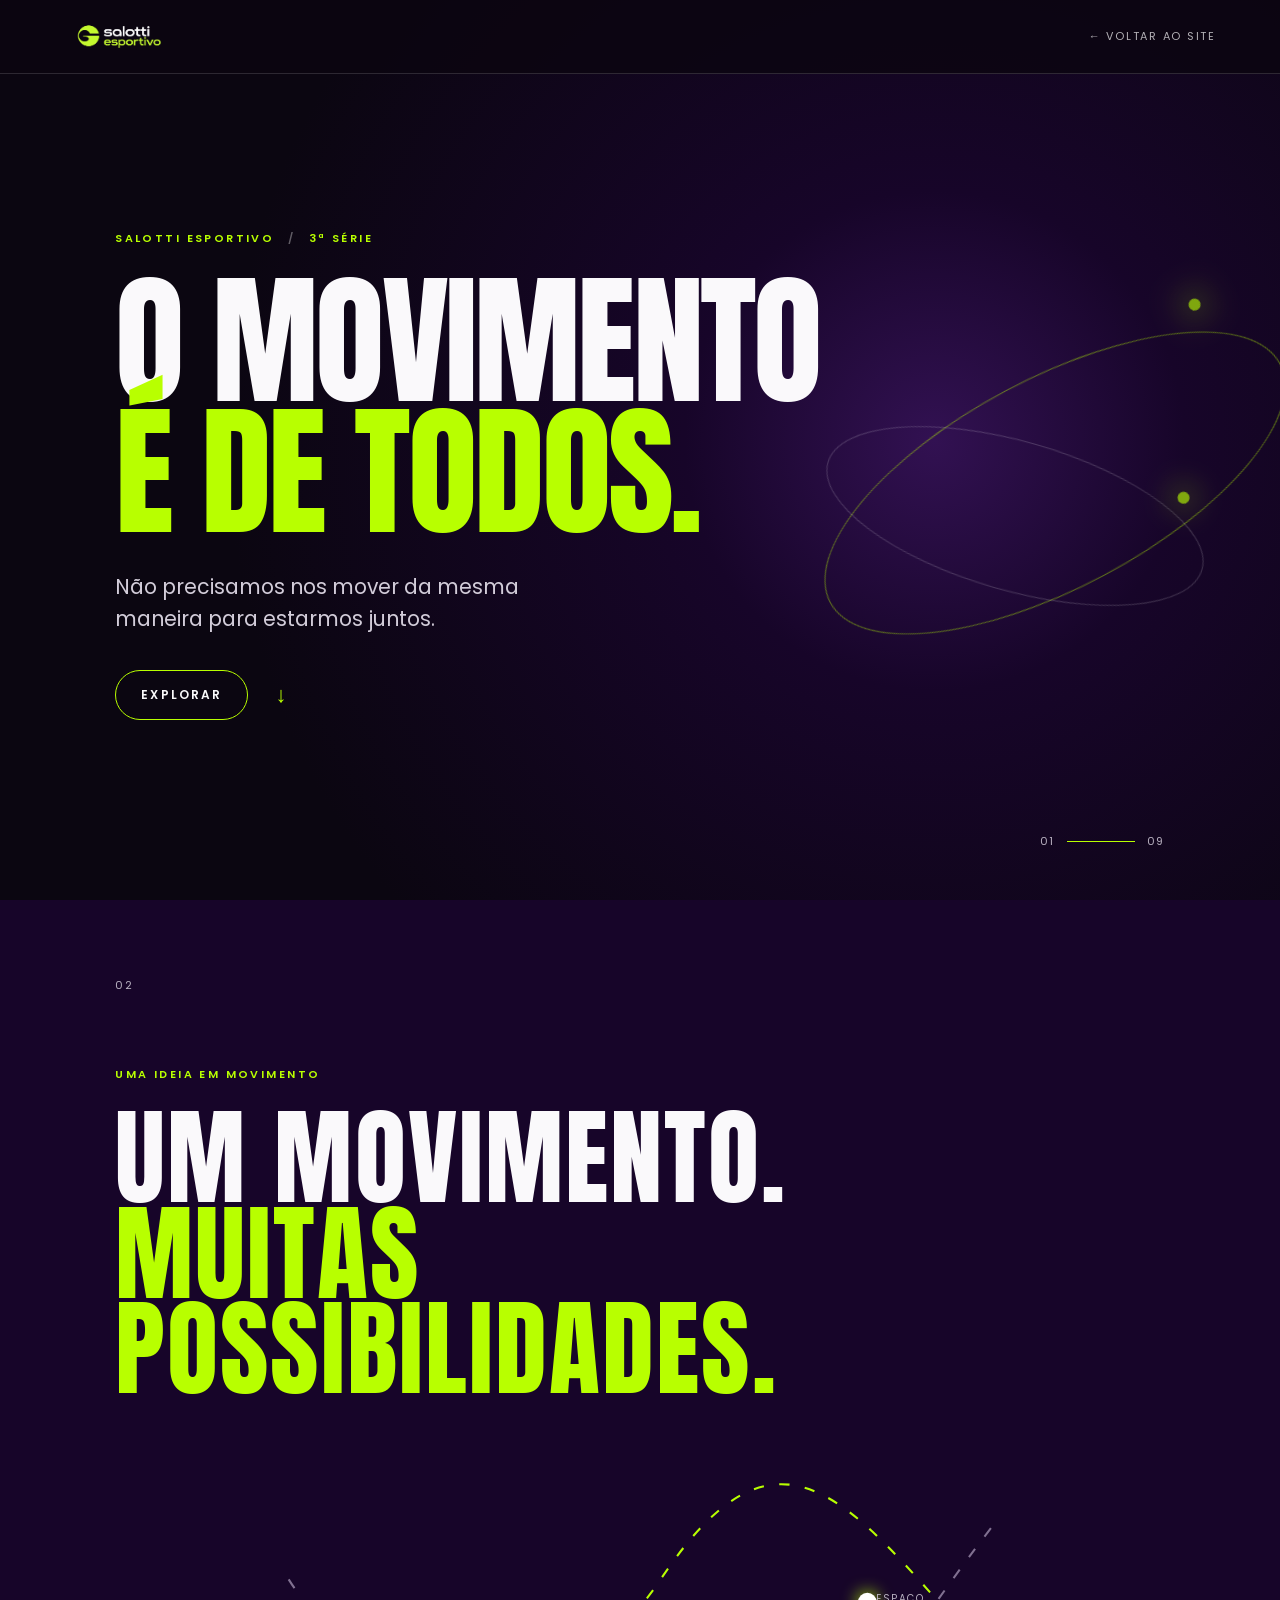
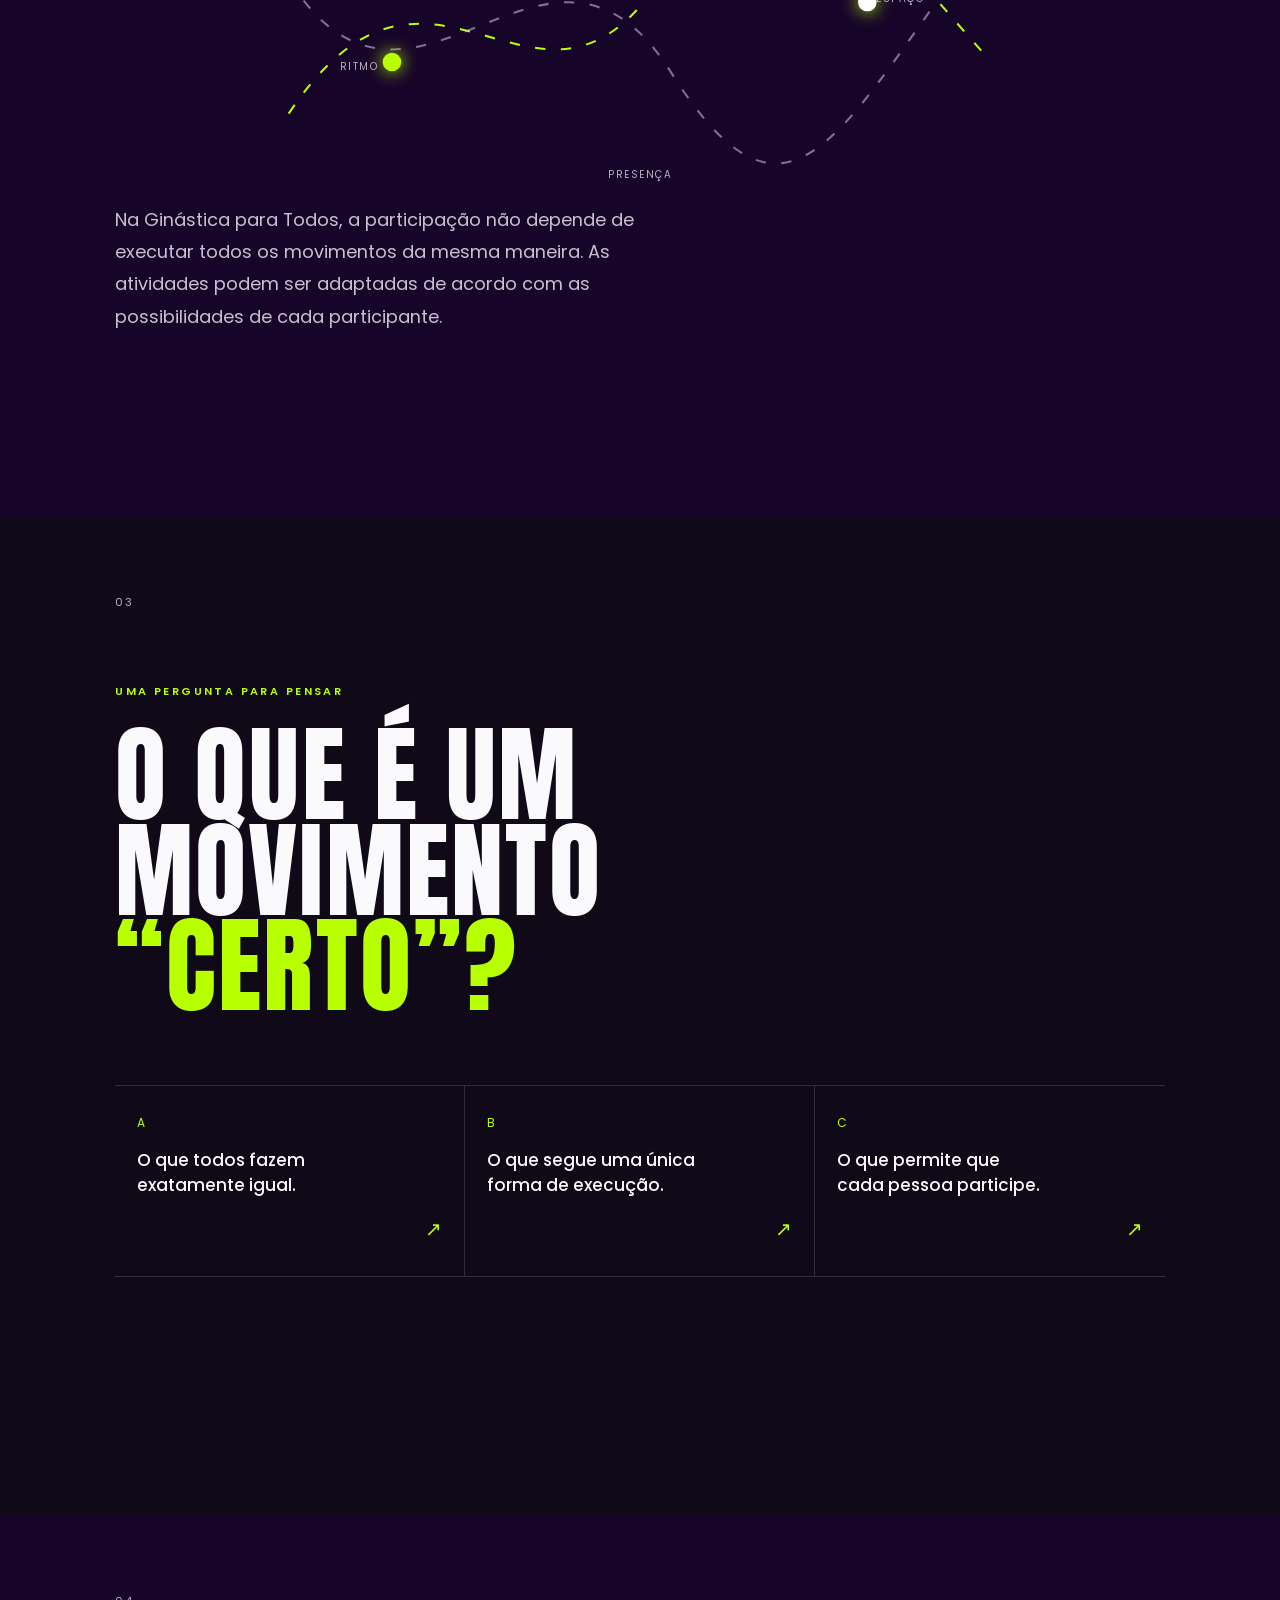
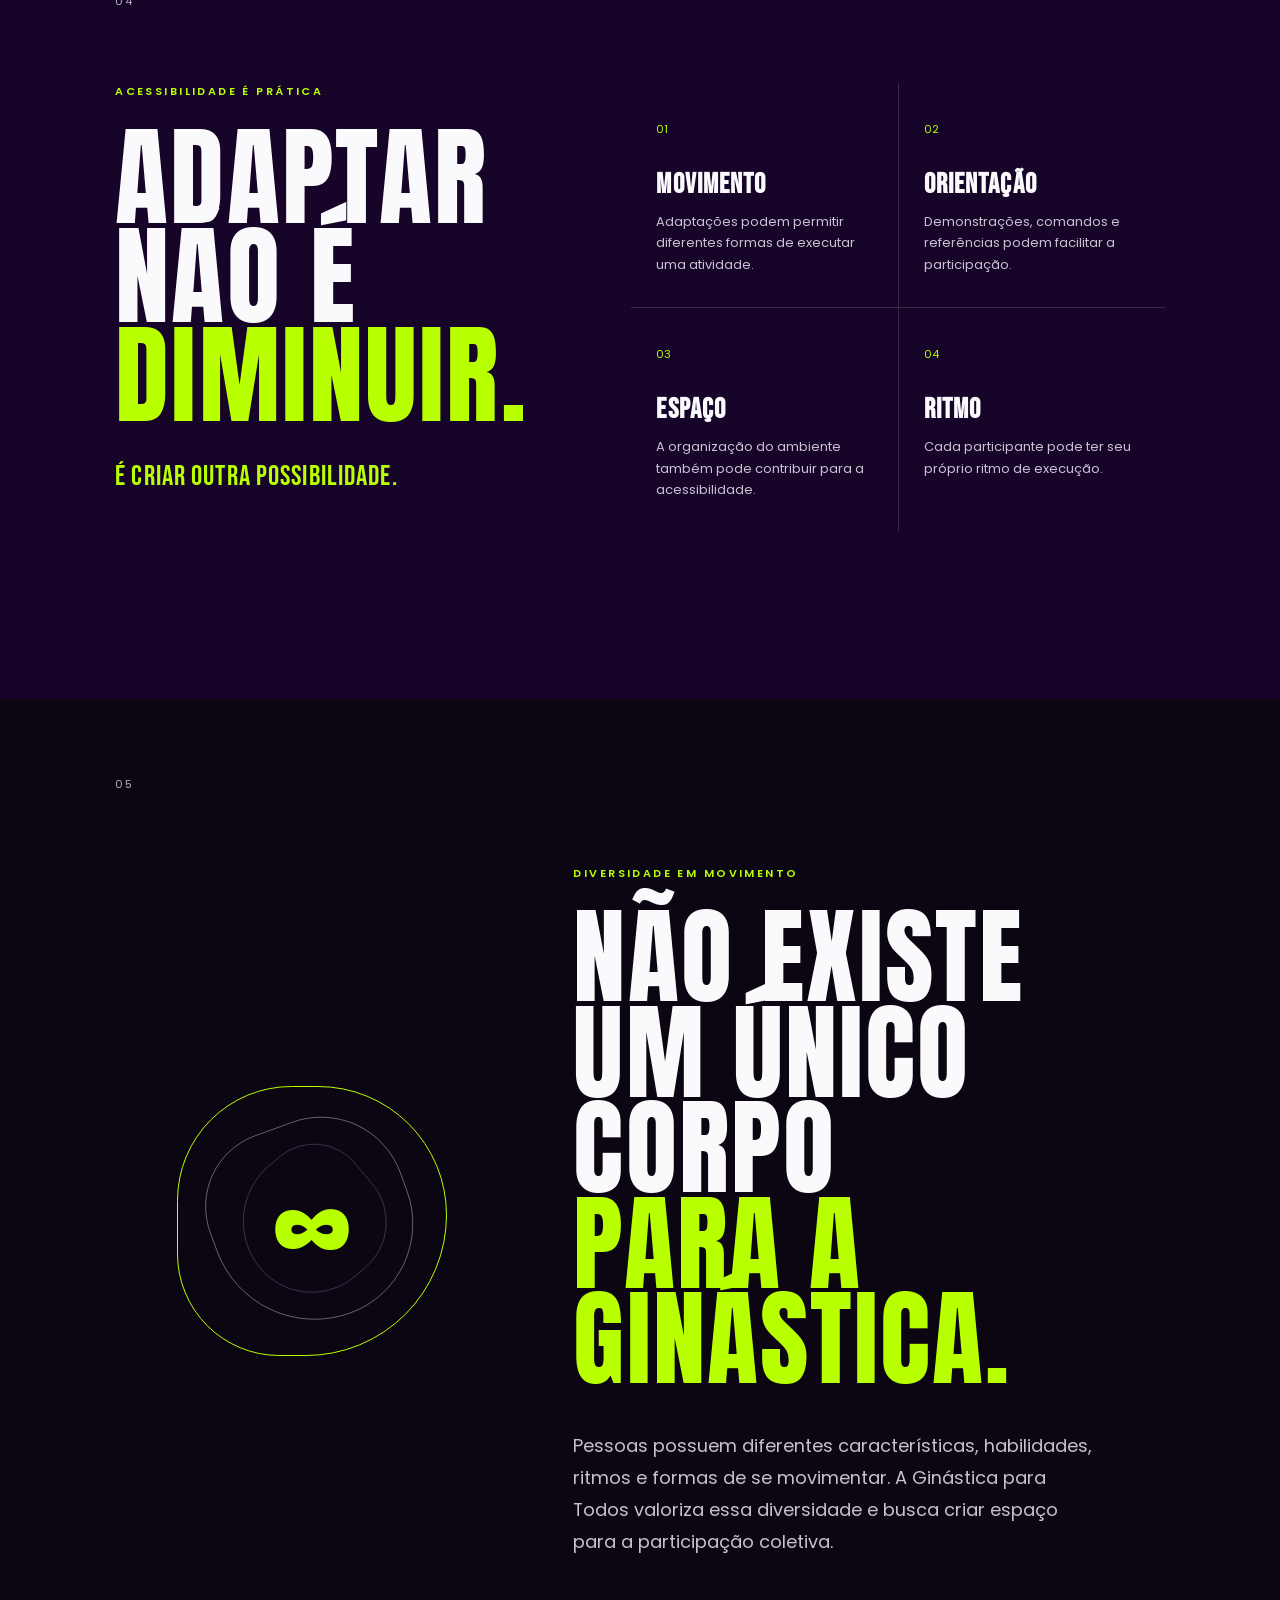
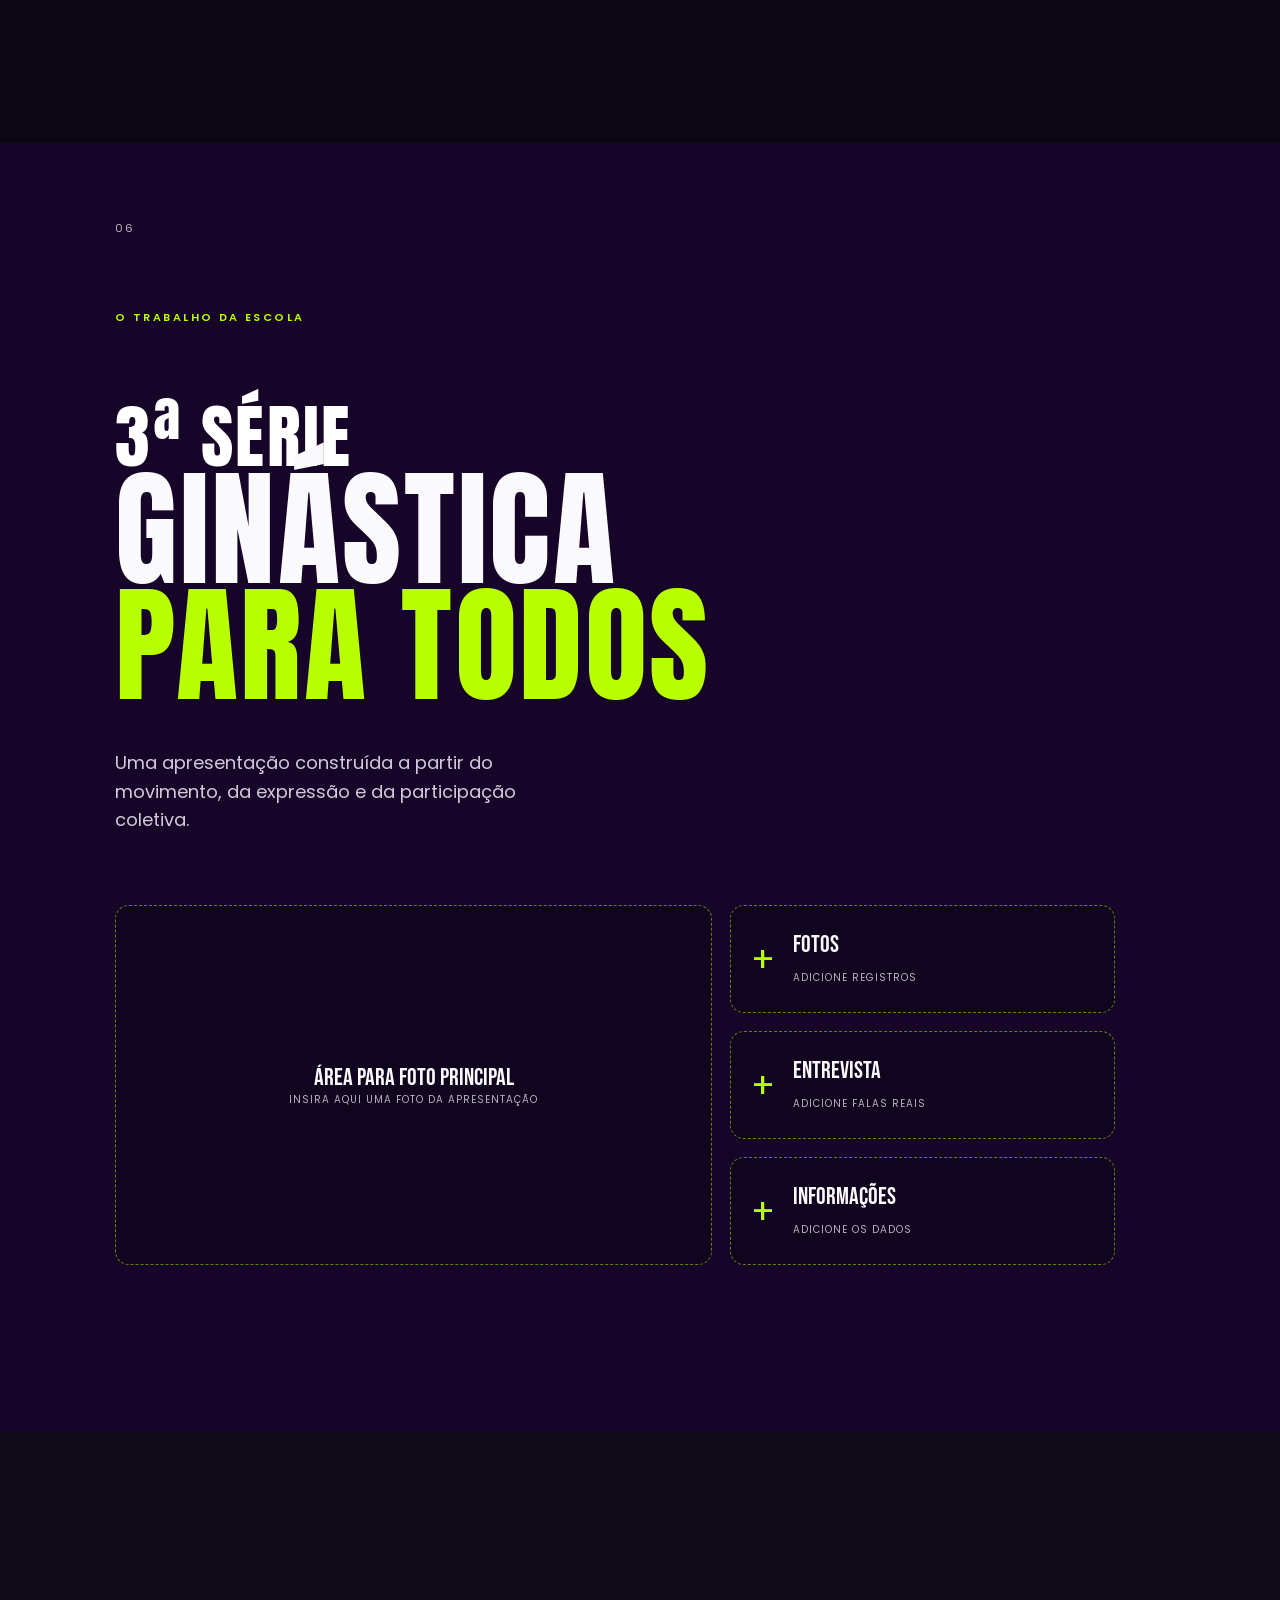
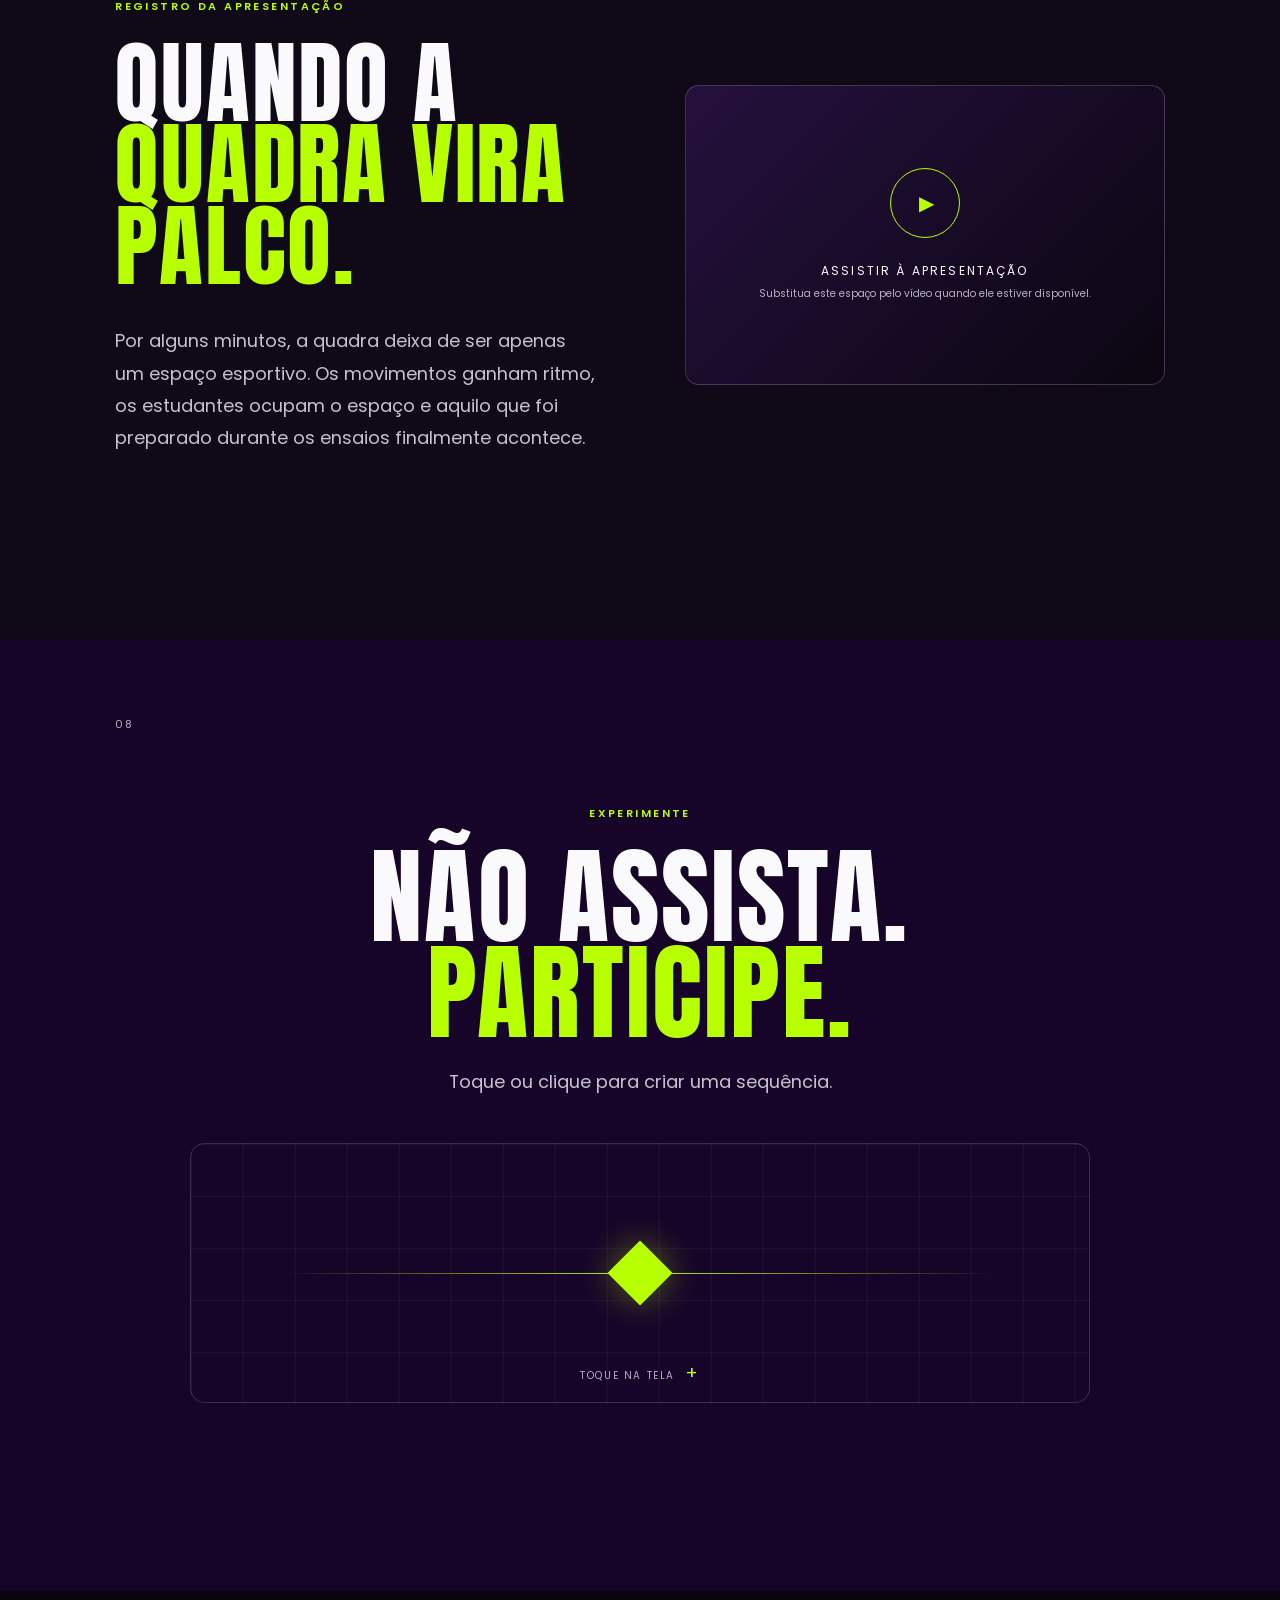
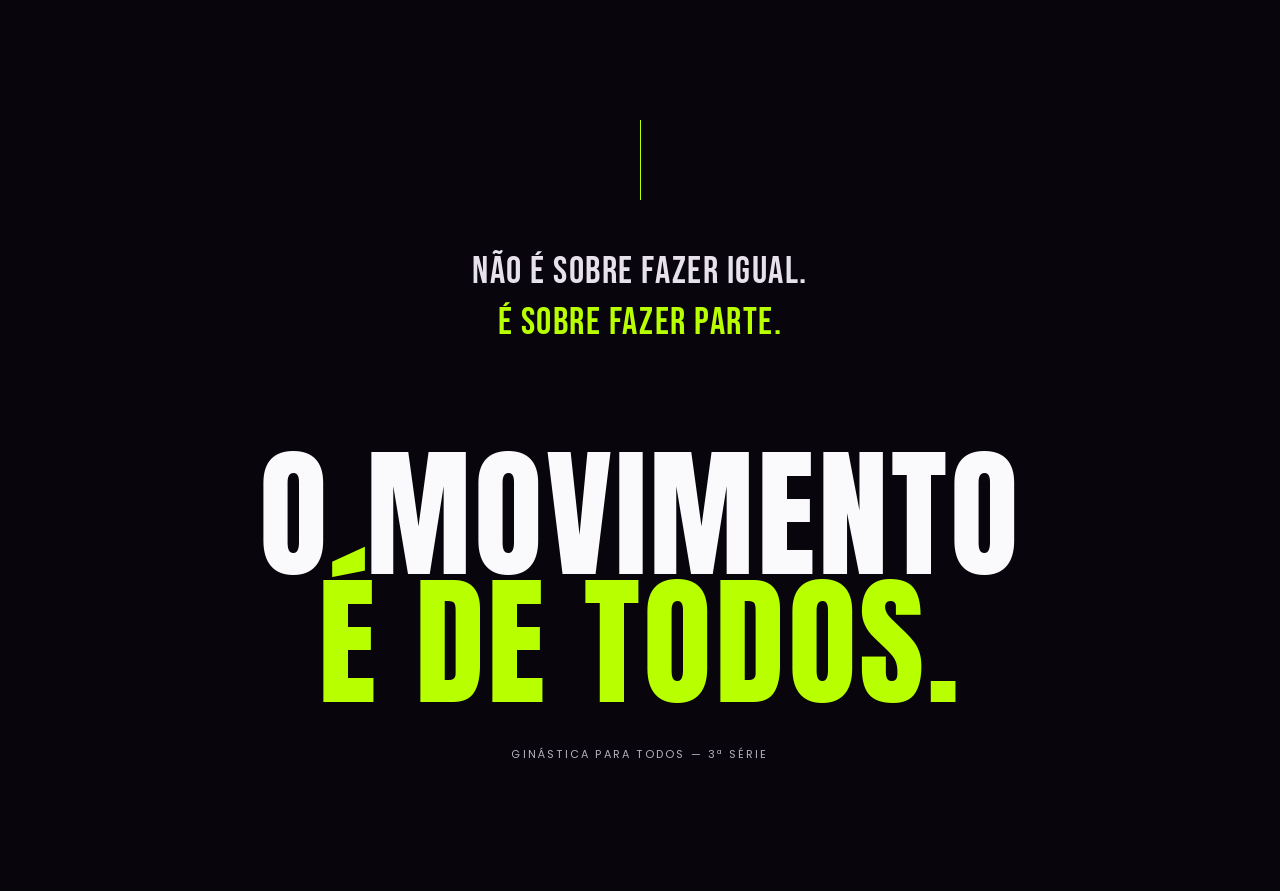
==== ginastica.html @ bef5b69d "ajuda externa" ====
<!doctype html>
<html lang="pt-BR">
  <head>
    <meta charset="UTF-8" />
    <meta name="viewport" content="width=device-width, initial-scale=1.0" />
    <meta name="description" content="Ginástica para Todos — 3ª série | Salotti Esportivo" />
    <title>Ginástica para Todos — 3ª série | Salotti Esportivo</title>
    <link rel="icon" type="image/png" href="img/icone.png" />
    <link rel="preconnect" href="https://fonts.googleapis.com" />
    <link rel="preconnect" href="https://fonts.gstatic.com" crossorigin />
    <link href="https://fonts.googleapis.com/css2?family=Anton&family=Bebas+Neue&family=Poppins:wght@400;500;600;700;800&display=swap" rel="stylesheet" />
    <link rel="stylesheet" href="ginastica.css" />
  </head>
  <body>
    <header class="site-header">
      <a class="brand" href="index2.html" aria-label="Voltar ao Salotti Esportivo">
        <img src="img/logo.png" alt="Salotti Esportivo" />
      </a>
      <a class="back-link" href="index2.html">← voltar ao site</a>
    </header>

    <main class="gpt-page">
      <section class="gpt-hero reveal" id="inicio" aria-labelledby="hero-title">
        <div class="hero-grid" aria-hidden="true"></div>
        <div class="motion-orbit orbit-one" aria-hidden="true"></div>
        <div class="motion-orbit orbit-two" aria-hidden="true"></div>
        <div class="hero-copy">
          <p class="eyebrow">SALOTTI ESPORTIVO <span>/</span> 3ª SÉRIE</p>
          <h1 id="hero-title">O MOVIMENTO<br /><em>É DE TODOS.</em></h1>
          <p class="hero-lede">Não precisamos nos mover da mesma maneira para estarmos juntos.</p>
          <a class="action-link" href="#possibilidades"><span>explorar</span><b>↓</b></a>
        </div>
        <div class="hero-index" aria-hidden="true"><span>01</span><i></i><span>09</span></div>
      </section>

      <section class="possibilities section-shell reveal" id="possibilidades" aria-labelledby="possibilities-title">
        <div class="section-number">02</div>
        <div class="split-heading">
          <p class="eyebrow">UMA IDEIA EM MOVIMENTO</p>
          <h2 id="possibilities-title">UM MOVIMENTO.<br /><em>MUITAS POSSIBILIDADES.</em></h2>
        </div>
        <div class="possibility-stage" aria-hidden="true">
          <svg viewBox="0 0 700 300" role="presentation">
            <path class="path path-a" d="M10 230 C150 20, 250 280, 370 100 S560 35, 690 180" />
            <path class="path path-b" d="M10 100 C130 290, 260 0, 380 190 S550 230, 690 50" />
            <circle class="stage-dot dot-a" cx="110" cy="180" r="9" />
            <circle class="stage-dot dot-b" cx="570" cy="122" r="9" />
          </svg>
          <span class="stage-label label-a">ritmo</span><span class="stage-label label-b">espaço</span><span class="stage-label label-c">presença</span>
        </div>
        <p class="body-copy">Na Ginástica para Todos, a participação não depende de executar todos os movimentos da mesma maneira. As atividades podem ser adaptadas de acordo com as possibilidades de cada participante.</p>
      </section>

      <section class="question section-shell reveal" aria-labelledby="question-title">
        <div class="section-number">03</div>
        <p class="eyebrow">UMA PERGUNTA PARA PENSAR</p>
        <h2 id="question-title">O QUE É UM MOVIMENTO <em>“CERTO”?</em></h2>
        <div class="answer-list" role="group" aria-label="Escolha uma resposta">
          <button class="answer" data-answer="wrong"><span>A</span><strong>O que todos fazem exatamente igual.</strong><i>↗</i></button>
          <button class="answer" data-answer="wrong"><span>B</span><strong>O que segue uma única forma de execução.</strong><i>↗</i></button>
          <button class="answer answer-correct" data-answer="correct"><span>C</span><strong>O que permite que cada pessoa participe.</strong><i>↗</i></button>
        </div>
        <div class="answer-feedback" aria-live="polite"></div>
      </section>

      <section class="adapt section-shell reveal" aria-labelledby="adapt-title">
        <div class="section-number">04</div>
        <div class="adapt-intro"><p class="eyebrow">ACESSIBILIDADE É PRÁTICA</p><h2 id="adapt-title">ADAPTAR<br />NÃO É<br /><em>DIMINUIR.</em></h2><p class="adapt-tagline">É criar outra possibilidade.</p></div>
        <div class="adapt-grid">
          <article class="adapt-card"><span>01</span><h3>Movimento</h3><p>Adaptações podem permitir diferentes formas de executar uma atividade.</p></article>
          <article class="adapt-card"><span>02</span><h3>Orientação</h3><p>Demonstrações, comandos e referências podem facilitar a participação.</p></article>
          <article class="adapt-card"><span>03</span><h3>Espaço</h3><p>A organização do ambiente também pode contribuir para a acessibilidade.</p></article>
          <article class="adapt-card"><span>04</span><h3>Ritmo</h3><p>Cada participante pode ter seu próprio ritmo de execução.</p></article>
        </div>
      </section>

      <section class="body-section section-shell reveal" aria-labelledby="body-title">
        <div class="section-number">05</div>
        <div class="body-art" aria-hidden="true"><span></span><span></span><span></span><b>∞</b></div>
        <div class="body-copy-block"><p class="eyebrow">DIVERSIDADE EM MOVIMENTO</p><h2 id="body-title">NÃO EXISTE<br />UM ÚNICO CORPO<br /><em>PARA A GINÁSTICA.</em></h2><p class="body-copy">Pessoas possuem diferentes características, habilidades, ritmos e formas de se movimentar. A Ginástica para Todos valoriza essa diversidade e busca criar espaço para a participação coletiva.</p></div>
      </section>

      <section class="school-section section-shell reveal" aria-labelledby="school-title">
        <div class="section-number">06</div>
        <p class="eyebrow">O TRABALHO DA ESCOLA</p>
        <h2 id="school-title"><span>3ª SÉRIE</span><br />GINÁSTICA<br /><em>PARA TODOS</em></h2>
        <p class="school-lede">Uma apresentação construída a partir do movimento, da expressão e da participação coletiva.</p>
        <div class="content-placeholders">
          <div class="placeholder-feature"><span>área para foto principal</span><small>INSIRA AQUI UMA FOTO DA APRESENTAÇÃO</small></div>
          <div class="placeholder-stack"><div><span>+</span><p>fotos<br /><small>adicione registros</small></p></div><div><span>+</span><p>entrevista<br /><small>adicione falas reais</small></p></div><div><span>+</span><p>informações<br /><small>adicione os dados</small></p></div></div>
        </div>
      </section>

      <section class="video-section section-shell reveal" aria-labelledby="video-title">
        <div class="video-heading"><p class="eyebrow">REGISTRO DA APRESENTAÇÃO</p><h2 id="video-title">QUANDO A<br /><em>QUADRA VIRA PALCO.</em></h2><p class="body-copy">Por alguns minutos, a quadra deixa de ser apenas um espaço esportivo. Os movimentos ganham ritmo, os estudantes ocupam o espaço e aquilo que foi preparado durante os ensaios finalmente acontece.</p></div>
        <div class="video-placeholder" tabindex="0" role="button" aria-label="Área reservada para o vídeo da apresentação"><div class="play-mark">▶</div><p>ASSISTIR À APRESENTAÇÃO</p><small>Substitua este espaço pelo vídeo quando ele estiver disponível.</small></div>
      </section>

      <section class="participate-section section-shell reveal" aria-labelledby="participate-title">
        <div class="section-number">08</div><p class="eyebrow">EXPERIMENTE</p><h2 id="participate-title">NÃO ASSISTA.<br /><em>PARTICIPE.</em></h2><p class="body-copy">Toque ou clique para criar uma sequência.</p>
        <div class="sequence-stage" id="sequence-stage" aria-label="Área interativa: clique para mover a forma"><div class="sequence-line"></div><div class="sequence-shape"></div><div class="tap-hint">toque na tela<span>+</span></div></div>
        <div class="sequence-message" aria-live="polite"></div>
      </section>

      <section class="finale reveal" aria-labelledby="finale-title"><div class="finale-line"></div><p>Não é sobre fazer igual.</p><p>É sobre fazer parte.</p><h2 id="finale-title">O MOVIMENTO<br /><em>É DE TODOS.</em></h2><span>GINÁSTICA PARA TODOS — 3ª SÉRIE</span></section>
    </main>
    <script src="ginastica.js"></script>
  </body>
</html>
---- ginastica.css ----
@import url("https://fonts.googleapis.com/css2?family=Anton&family=Bebas+Neue&family=Poppins:wght@400;500;600;700;800&display=swap");
:root {
  --lime: #b8ff00;
  --ink: #0b0611;
  --deep: #170529;
  --purple: #25083f;
  --white: #faf9fb;
  --muted: #b8b1c0;
  --line: rgba(255, 255, 255, 0.14);
}
* {
  box-sizing: border-box;
}
html {
  scroll-behavior: smooth;
}
body {
  margin: 0;
  background: var(--ink);
  color: var(--white);
  font-family: Poppins, Arial, sans-serif;
  overflow-x: hidden;
}
.site-header {
  height: 74px;
  padding: 0 clamp(20px, 5vw, 72px);
  display: flex;
  align-items: center;
  justify-content: space-between;
  background: rgba(11, 6, 17, 0.82);
  border-bottom: 1px solid var(--line);
  position: absolute;
  top: 0;
  left: 0;
  right: 0;
  z-index: 10;
}
.brand img {
  width: 110px;
  height: auto;
  display: block;
}
.back-link {
  font-size: 11px;
  letter-spacing: 0.16em;
  text-transform: uppercase;
  color: var(--white);
  text-decoration: none;
  opacity: 0.7;
  transition: 0.25s;
}
.back-link:hover {
  color: var(--lime);
  opacity: 1;
}
.gpt-page {
  background: var(--ink);
}
.gpt-hero {
  min-height: 100svh;
  background: radial-gradient(
    circle at 73% 49%,
    #321152 0,
    #170529 24%,
    #0b0611 68%
  );
  position: relative;
  overflow: hidden;
  display: flex;
  align-items: center;
  padding: 120px clamp(24px, 9vw, 150px) 70px;
}
.hero-grid {
  position: absolute;
  inset: 0;
  opacity: 0.12;
  background-image:
    linear-gradient(90deg, transparent 49.8%, #fff 50%, transparent 50.2%),
    linear-gradient(0deg, transparent 49.8%, #fff 50%, transparent 50.2%);
  background-size: 120px 120px;
  mask-image: linear-gradient(
    90deg,
    transparent,
    #000 35%,
    #000 65%,
    transparent
  );
}
.hero-copy {
  position: relative;
  z-index: 2;
  max-width: 950px;
}
.eyebrow {
  font-size: 11px;
  letter-spacing: 0.22em;
  color: var(--lime);
  font-weight: 600;
  text-transform: uppercase;
  margin: 0 0 28px;
}
.eyebrow span {
  color: #fff;
  opacity: 0.35;
  padding: 0 8px;
}
.gpt-hero h1,
.section-shell h2,
.finale h2 {
  font-family: Anton, Impact, sans-serif;
  font-weight: 400;
  letter-spacing: 0.02em;
  line-height: 0.91;
  margin: 0;
  text-transform: uppercase;
}
.gpt-hero h1 {
  font-size: clamp(68px, 11.2vw, 174px);
  letter-spacing: -0.025em;
}
.gpt-hero em,
.section-shell em,
.finale em {
  font-style: normal;
  color: var(--lime);
}
.hero-lede {
  max-width: 440px;
  font-size: clamp(15px, 1.6vw, 21px);
  line-height: 1.55;
  color: #d2ccd9;
  margin: 35px 0;
}
.action-link {
  display: inline-flex;
  align-items: center;
  gap: 27px;
  color: var(--white);
  text-decoration: none;
  font-size: 12px;
  text-transform: uppercase;
  letter-spacing: 0.18em;
  font-weight: 600;
}
.action-link span {
  border: 1px solid var(--lime);
  border-radius: 99px;
  padding: 15px 25px;
  transition: 0.3s;
}
.action-link:hover span {
  background: var(--lime);
  color: var(--ink);
}
.action-link b {
  font-size: 22px;
  color: var(--lime);
  font-weight: 400;
}
.hero-index {
  position: absolute;
  bottom: 50px;
  right: clamp(24px, 9vw, 150px);
  display: flex;
  align-items: center;
  gap: 12px;
  color: var(--muted);
  font-size: 11px;
  letter-spacing: 0.13em;
}
.hero-index i {
  display: block;
  height: 1px;
  width: 68px;
  background: var(--lime);
}
.motion-orbit {
  position: absolute;
  border: 1px solid rgba(184, 255, 0, 0.65);
  border-radius: 50%;
  width: 510px;
  height: 210px;
  right: -30px;
  top: 42%;
  transform: rotate(-28deg);
  opacity: 0.65;
  animation: float 7s ease-in-out infinite;
}
.orbit-two {
  width: 390px;
  height: 150px;
  right: 70px;
  top: 49%;
  transform: rotate(16deg);
  border-color: rgba(255, 255, 255, 0.28);
  animation-delay: -2s;
}
.motion-orbit:after {
  content: "";
  position: absolute;
  width: 12px;
  height: 12px;
  background: var(--lime);
  border-radius: 50%;
  right: 8%;
  top: 3%;
  box-shadow: 0 0 30px 8px rgba(184, 255, 0, 0.35);
}
@keyframes float {
  50% {
    transform: rotate(-24deg) translateY(-16px);
  }
  100% {
    transform: rotate(-28deg);
  }
}
.section-shell {
  position: relative;
  padding: clamp(100px, 13vw, 205px) clamp(24px, 9vw, 150px);
  max-width: 1500px;
  margin: auto;
}
.section-number {
  position: absolute;
  top: clamp(35px, 6vw, 84px);
  left: clamp(24px, 9vw, 150px);
  font-size: 11px;
  color: var(--muted);
  letter-spacing: 0.12em;
}
.split-heading {
  max-width: 850px;
}
.section-shell h2 {
  font-size: clamp(54px, 8.2vw, 130px);
}
.body-copy {
  font-size: clamp(14px, 1.4vw, 18px);
  color: #c7c0ce;
  line-height: 1.8;
  max-width: 530px;
}
.possibilities {
  background: var(--deep);
  max-width: none;
}
.possibility-stage {
  height: 310px;
  max-width: 790px;
  margin: 78px auto 5px;
  position: relative;
}
.possibility-stage svg {
  width: 100%;
  height: 100%;
  overflow: visible;
}
.path {
  fill: none;
  stroke-width: 2;
  stroke-dasharray: 10 15;
  animation: dash 15s linear infinite;
}
.path-a {
  stroke: var(--lime);
}
.path-b {
  stroke: #d7c9e5;
  opacity: 0.55;
  animation-direction: reverse;
}
.stage-dot {
  fill: var(--lime);
  filter: drop-shadow(0 0 8px var(--lime));
  animation: pulse 2.5s infinite;
}
.dot-b {
  fill: #fff;
  animation-delay: 0.7s;
}
.stage-label {
  position: absolute;
  color: var(--muted);
  font-size: 10px;
  letter-spacing: 0.15em;
  text-transform: uppercase;
}
.label-a {
  left: 12%;
  top: 59%;
}
.label-b {
  right: 14%;
  top: 37%;
}
.label-c {
  left: 46%;
  bottom: 1%;
}
@keyframes dash {
  to {
    stroke-dashoffset: -300;
  }
}
@keyframes pulse {
  50% {
    transform: scale(1.8);
    transform-origin: center;
  }
}
.question {
  background: #100a18;
  max-width: none;
}
.question h2 {
  max-width: 850px;
  margin-bottom: 70px;
}
.answer-list {
  display: grid;
  grid-template-columns: repeat(3, 1fr);
  border-top: 1px solid var(--line);
  border-bottom: 1px solid var(--line);
  max-width: 1100px;
}
.answer {
  background: transparent;
  color: var(--white);
  text-align: left;
  padding: 28px 22px 32px;
  border: 0;
  border-right: 1px solid var(--line);
  cursor: pointer;
  min-height: 190px;
  display: flex;
  flex-direction: column;
  justify-content: space-between;
  transition: 0.3s;
  font-family: inherit;
}
.answer:last-child {
  border-right: 0;
}
.answer span {
  color: var(--lime);
  font-size: 12px;
}
.answer strong {
  font-size: 17px;
  line-height: 1.45;
  font-weight: 500;
  max-width: 210px;
}
.answer i {
  font-style: normal;
  align-self: flex-end;
  color: var(--lime);
  font-size: 20px;
}
.answer:hover,
.answer.selected {
  background: var(--lime);
  color: var(--ink);
}
.answer:hover span,
.answer:hover i,
.answer.selected span,
.answer.selected i {
  color: var(--ink);
}
.answer-feedback {
  font-family: Anton, Impact, sans-serif;
  color: var(--lime);
  font-size: 24px;
  letter-spacing: 0.03em;
  min-height: 45px;
  margin-top: 28px;
}
.adapt {
  background: var(--deep);
  display: grid;
  grid-template-columns: 1fr 1.25fr;
  gap: 7vw;
}
.adapt-intro h2 {
  font-size: clamp(68px, 8.5vw, 132px);
}
.adapt-tagline {
  color: var(--lime);
  font-size: clamp(20px, 2.2vw, 32px);
  font-family: "Bebas Neue", sans-serif;
  letter-spacing: 0.04em;
  margin-top: 35px;
}
.adapt-grid {
  display: grid;
  grid-template-columns: 1fr 1fr;
  align-content: end;
  gap: 1px;
  background: var(--line);
  align-self: end;
}
.adapt-card {
  background: var(--deep);
  padding: 32px 25px;
  min-height: 190px;
  transition: 0.4s;
}
.adapt-card:hover {
  background: var(--lime);
  color: var(--ink);
  transform: translateY(-8px);
}
.adapt-card span {
  font-size: 11px;
  color: var(--lime);
}
.adapt-card:hover span {
  color: var(--ink);
}
.adapt-card h3 {
  font-family: "Bebas Neue", sans-serif;
  text-transform: uppercase;
  letter-spacing: 0.04em;
  font-size: 28px;
  margin: 28px 0 10px;
}
.adapt-card p {
  font-size: 13px;
  line-height: 1.65;
  color: #c9c1d0;
  margin: 0;
}
.adapt-card:hover p {
  color: var(--ink);
}
.body-section {
  background: #0b0611;
  display: grid;
  grid-template-columns: 0.8fr 1.2fr;
  gap: 5vw;
  align-items: center;
  max-width: none;
}
.body-art {
  height: 420px;
  position: relative;
  display: flex;
  align-items: center;
  justify-content: center;
}
.body-art span {
  position: absolute;
  width: 270px;
  height: 270px;
  border: 1px solid var(--lime);
  border-radius: 47% 53% 58% 42%;
  animation: blob 10s ease-in-out infinite;
}
.body-art span:nth-child(2) {
  transform: rotate(70deg) scale(0.74);
  border-color: #fff;
  opacity: 0.45;
  animation-delay: -3s;
}
.body-art span:nth-child(3) {
  transform: rotate(140deg) scale(0.52);
  border-color: #b68bd2;
  opacity: 0.55;
  animation-delay: -6s;
}
.body-art b {
  font: normal 140px Anton;
  color: var(--lime);
}
@keyframes blob {
  50% {
    border-radius: 63% 37% 39% 61%;
    transform: rotate(100deg) scale(1.1);
  }
}
.body-copy-block .body-copy {
  margin-top: 42px;
}
.school-section {
  background: var(--deep);
  max-width: none;
}
.school-section h2 {
  font-size: clamp(70px, 10vw, 150px);
}
.school-section h2 span {
  color: #fff;
  font-size: 0.55em;
}
.school-lede {
  font-size: 18px;
  max-width: 470px;
  line-height: 1.6;
  color: #d2cad9;
  margin: 45px 0 70px;
}
.content-placeholders {
  display: grid;
  grid-template-columns: 1.55fr 1fr;
  gap: 18px;
  max-width: 1000px;
}
.placeholder-feature,
.placeholder-stack > div {
  border: 1px dashed rgba(184, 255, 0, 0.5);
  background: rgba(11, 6, 17, 0.42);
  border-radius: 14px;
}
.placeholder-feature {
  min-height: 360px;
  display: flex;
  flex-direction: column;
  align-items: center;
  justify-content: center;
  text-align: center;
}
.placeholder-feature span,
.placeholder-stack p {
  font-family: "Bebas Neue";
  font-size: 24px;
  text-transform: uppercase;
}
.placeholder-feature small,
.placeholder-stack small {
  color: var(--muted);
  font: 10px Poppins;
  letter-spacing: 0.1em;
}
.placeholder-stack {
  display: grid;
  grid-template-rows: repeat(3, 1fr);
  gap: 18px;
}
.placeholder-stack > div {
  padding: 20px;
  display: flex;
  align-items: center;
  gap: 18px;
}
.placeholder-stack span {
  font-size: 35px;
  color: var(--lime);
}
.placeholder-stack p {
  margin: 0;
}
.video-section {
  background: #100a18;
  max-width: none;
  display: grid;
  grid-template-columns: 1fr 1fr;
  gap: 7vw;
  align-items: center;
}
.video-heading h2 {
  font-size: clamp(56px, 7vw, 110px);
}
.video-heading .body-copy {
  margin-top: 38px;
}
.video-placeholder {
  aspect-ratio: 16/10;
  border-radius: 14px;
  background: linear-gradient(135deg, #25103d, #0b0611);
  border: 1px solid rgba(255, 255, 255, 0.18);
  display: flex;
  flex-direction: column;
  align-items: center;
  justify-content: center;
  text-align: center;
  cursor: pointer;
  transition: 0.35s;
}
.video-placeholder:hover {
  border-color: var(--lime);
  transform: scale(1.015);
}
.play-mark {
  border: 1px solid var(--lime);
  border-radius: 50%;
  color: var(--lime);
  font-size: 20px;
  width: 70px;
  height: 70px;
  display: grid;
  place-items: center;
  padding-left: 4px;
}
.video-placeholder p {
  font-size: 12px;
  letter-spacing: 0.18em;
  margin: 24px 0 6px;
}
.video-placeholder small {
  font-size: 10px;
  color: var(--muted);
}
.participate-section {
  background: var(--deep);
  max-width: none;
  text-align: center;
  padding-bottom: 120px;
}
.participate-section .body-copy {
  margin: 25px auto 45px;
}
.sequence-stage {
  height: 260px;
  max-width: 900px;
  margin: auto;
  border: 1px solid rgba(255, 255, 255, 0.16);
  border-radius: 15px;
  position: relative;
  overflow: hidden;
  cursor: crosshair;
  background-image:
    linear-gradient(rgba(255, 255, 255, 0.045) 1px, transparent 1px),
    linear-gradient(90deg, rgba(255, 255, 255, 0.045) 1px, transparent 1px);
  background-size: 52px 52px;
}
.sequence-line {
  position: absolute;
  height: 1px;
  width: 80%;
  left: 10%;
  top: 50%;
  background: linear-gradient(90deg, transparent, var(--lime), transparent);
}
.sequence-shape {
  position: absolute;
  top: calc(50% - 23px);
  left: calc(50% - 23px);
  width: 46px;
  height: 46px;
  background: var(--lime);
  transform: rotate(45deg);
  transition: all 0.7s cubic-bezier(0.17, 0.67, 0.2, 1);
  box-shadow: 0 0 35px rgba(184, 255, 0, 0.4);
}
.tap-hint {
  position: absolute;
  bottom: 16px;
  left: 0;
  right: 0;
  text-align: center;
  color: var(--muted);
  font-size: 10px;
  text-transform: uppercase;
  letter-spacing: 0.16em;
}
.tap-hint span {
  color: var(--lime);
  font-size: 18px;
  padding-left: 10px;
}
.sequence-message {
  min-height: 40px;
  margin: 28px auto 0;
  color: var(--lime);
  font-size: 16px;
}
.finale {
  min-height: 100svh;
  background: #08050c;
  display: flex;
  flex-direction: column;
  align-items: center;
  justify-content: center;
  text-align: center;
  padding: 80px 24px;
}
.finale-line {
  height: 80px;
  width: 1px;
  background: var(--lime);
  margin-bottom: 48px;
}
.finale p {
  font: clamp(22px, 3vw, 42px) "Bebas Neue";
  letter-spacing: 0.04em;
  margin: 0 0 4px;
  color: #e7e1eb;
}
.finale p:nth-of-type(2) {
  color: var(--lime);
}
.finale h2 {
  font-size: clamp(65px, 11vw, 170px);
  margin: 100px 0 40px;
}
.finale > span {
  font-size: 11px;
  letter-spacing: 0.2em;
  color: var(--muted);
  text-transform: uppercase;
}
.reveal {
  opacity: 0;
  transform: translateY(35px);
  transition:
    opacity 0.9s ease,
    transform 0.9s ease;
}
.reveal.visible {
  opacity: 1;
  transform: translateY(0);
}
@media (max-width: 800px) {
  .site-header {
    height: 62px;
  }
  .brand img {
    width: 90px;
  }
  .back-link {
    font-size: 9px;
  }
  .gpt-hero {
    padding: 110px 24px 60px;
  }
  .motion-orbit {
    width: 350px;
    height: 150px;
    right: -130px;
    top: 59%;
    opacity: 0.45;
  }
  .hero-index {
    right: 24px;
    bottom: 25px;
  }
  .section-shell {
    padding: 95px 24px 110px;
  }
  .section-number {
    left: 24px;
  }
  .possibility-stage {
    height: 200px;
    margin-top: 45px;
  }
  .answer-list {
    grid-template-columns: 1fr;
  }
  .answer {
    border-right: 0;
    border-bottom: 1px solid var(--line);
    min-height: 130px;
    gap: 15px;
  }
  .answer:last-child {
    border-bottom: 0;
  }
  .adapt,
  .body-section,
  .video-section {
    display: block;
  }
  .adapt-grid {
    margin-top: 60px;
  }
  .body-art {
    height: 280px;
    margin-bottom: 35px;
  }
  .body-art span {
    width: 200px;
    height: 200px;
  }
  .body-art b {
    font-size: 100px;
  }
  .content-placeholders {
    grid-template-columns: 1fr;
  }
  .placeholder-feature {
    min-height: 230px;
  }
  .placeholder-stack {
    min-height: 330px;
  }
  .video-placeholder {
    margin-top: 55px;
  }
  .finale h2 {
    margin-top: 75px;
  }
  .finale-line {
    height: 55px;
  }
}
@media (prefers-reduced-motion: reduce) {
  *,
  *:before,
  *:after {
    animation-duration: 0.01ms !important;
    animation-iteration-count: 1 !important;
    scroll-behavior: auto !important;
    transition-duration: 0.01ms !important;
  }
}
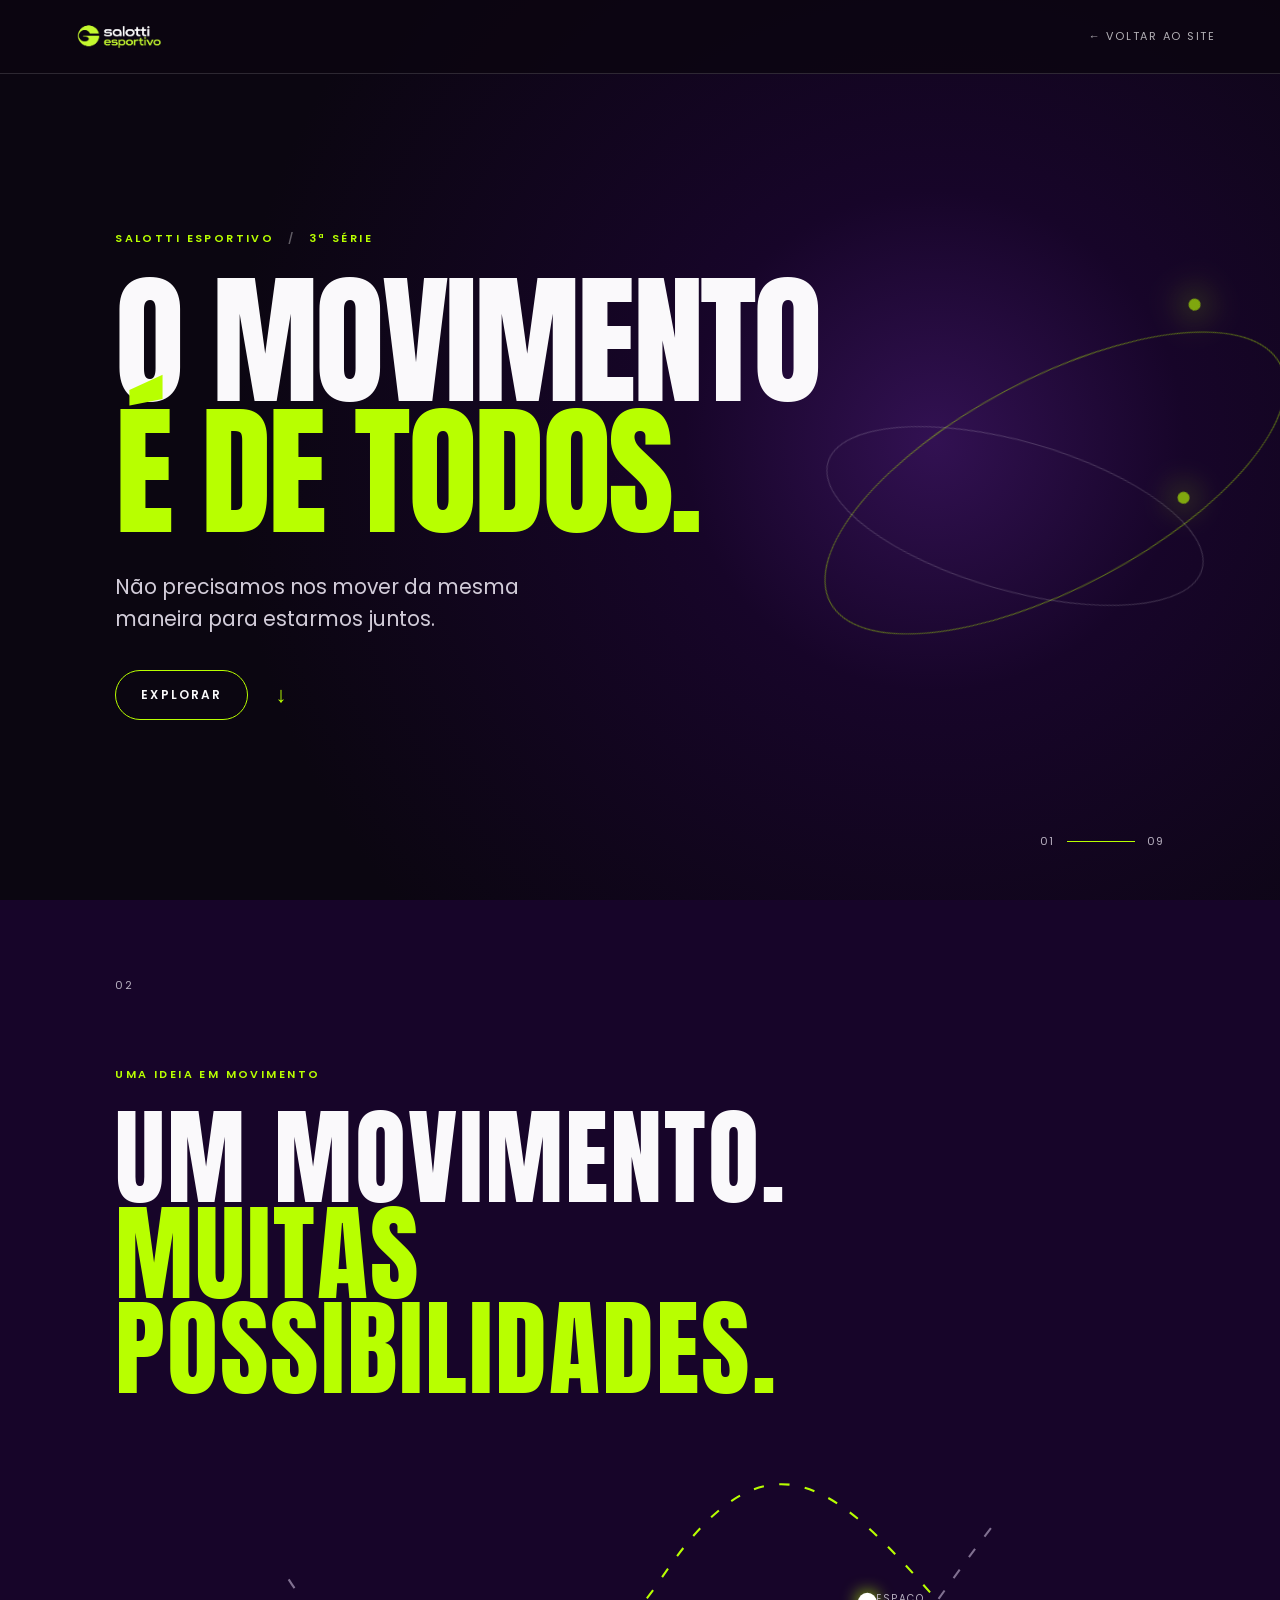
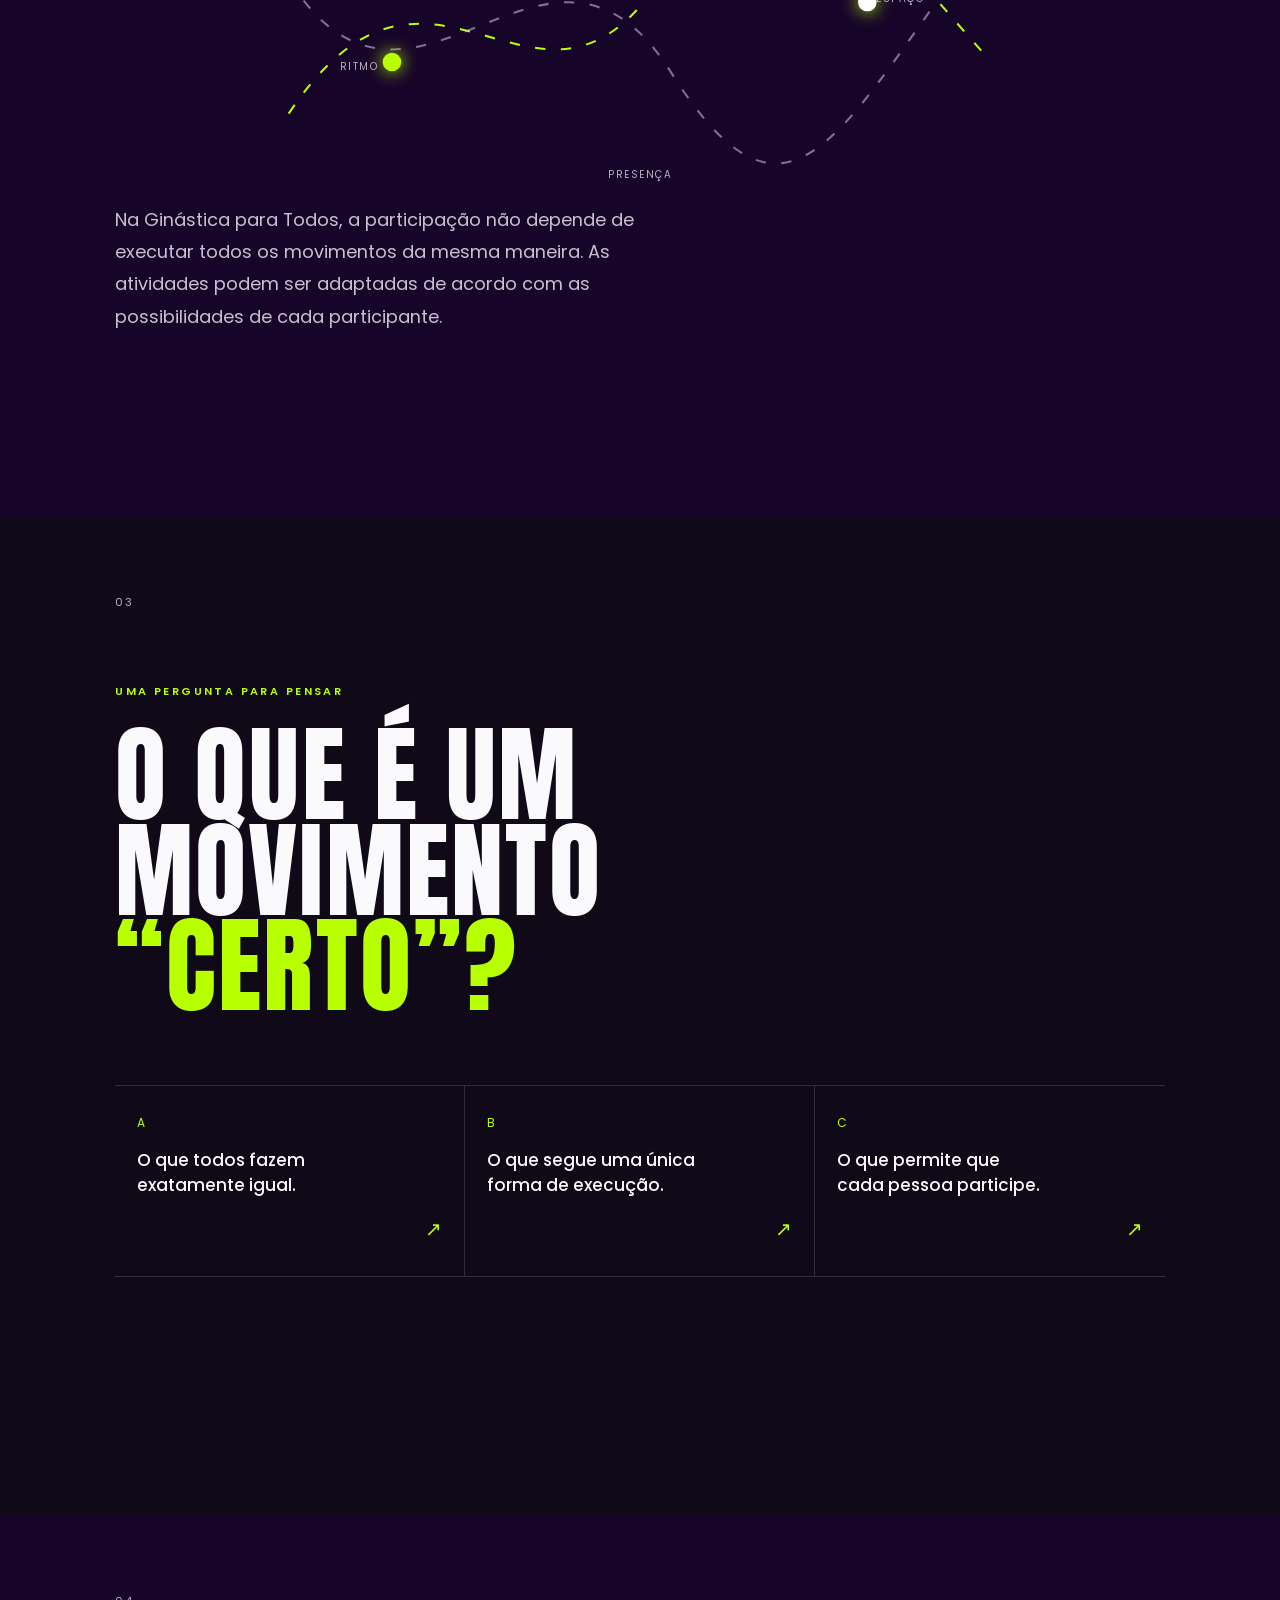
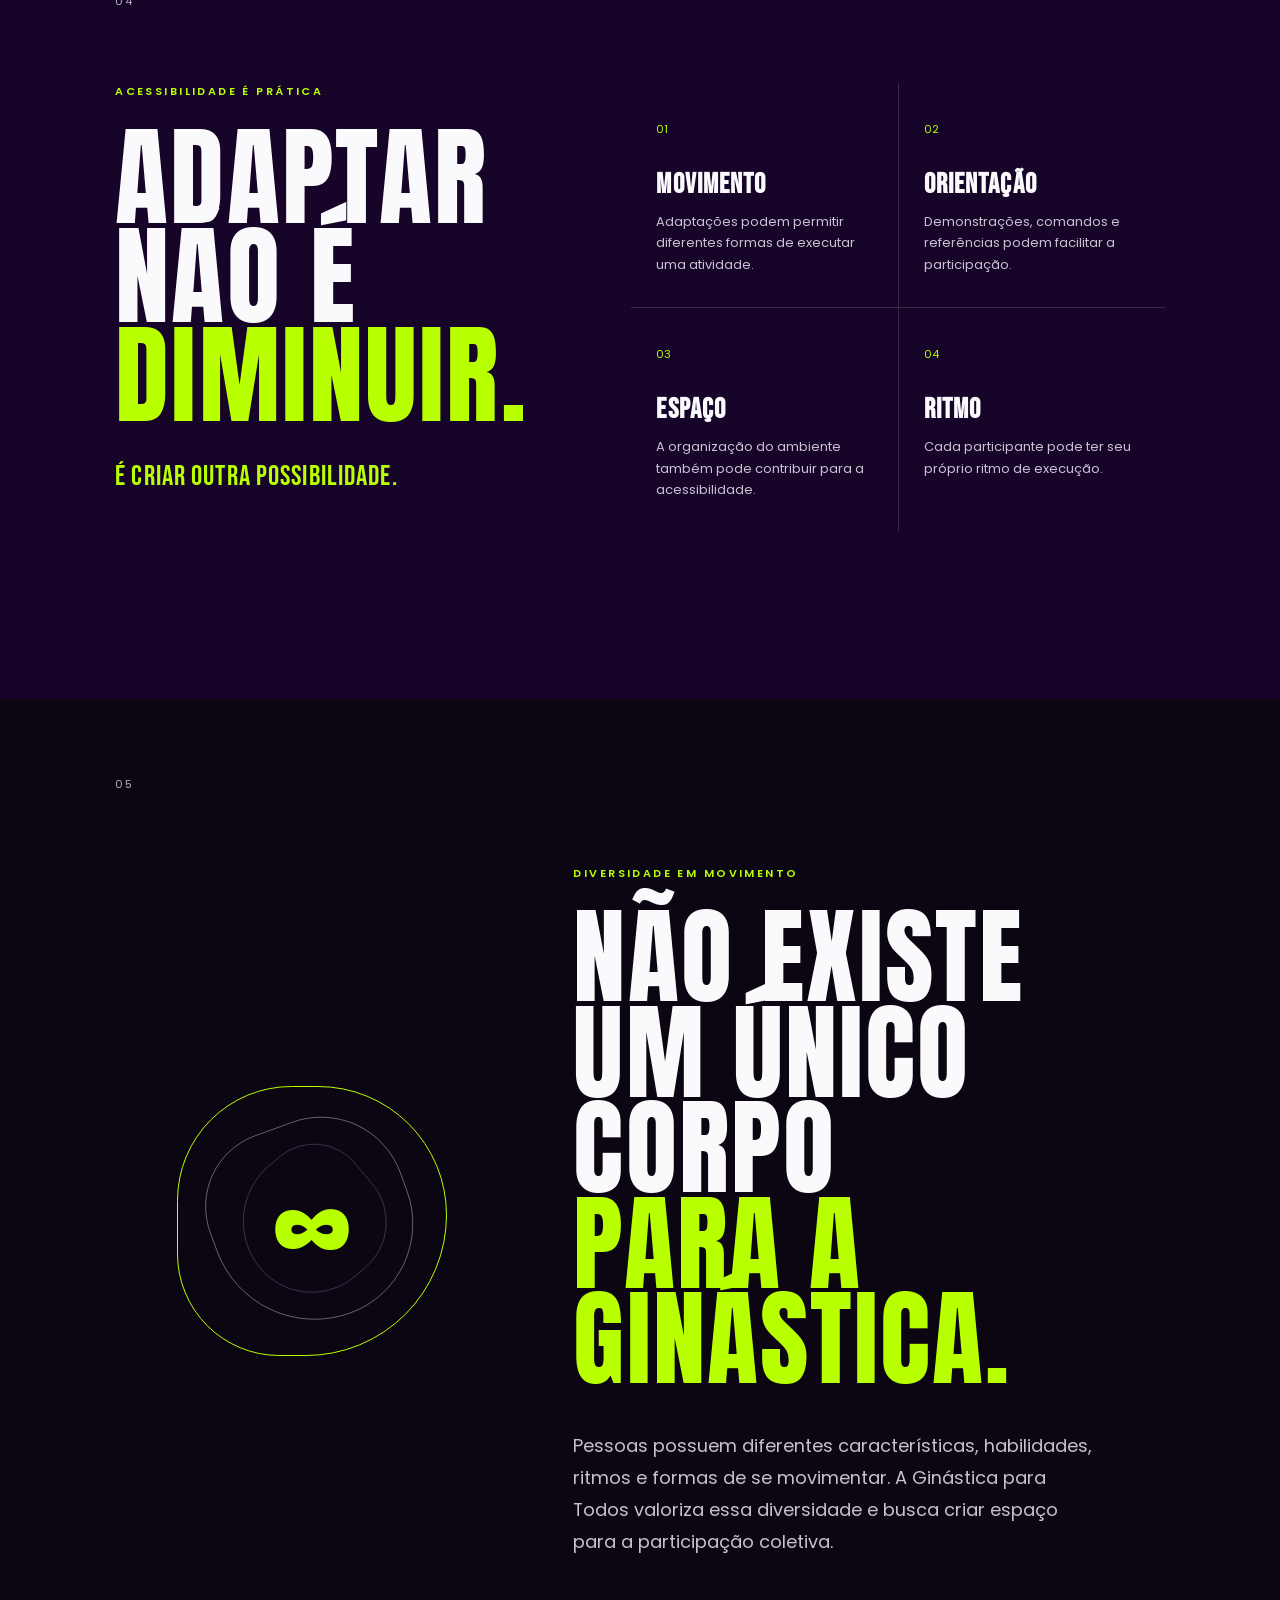
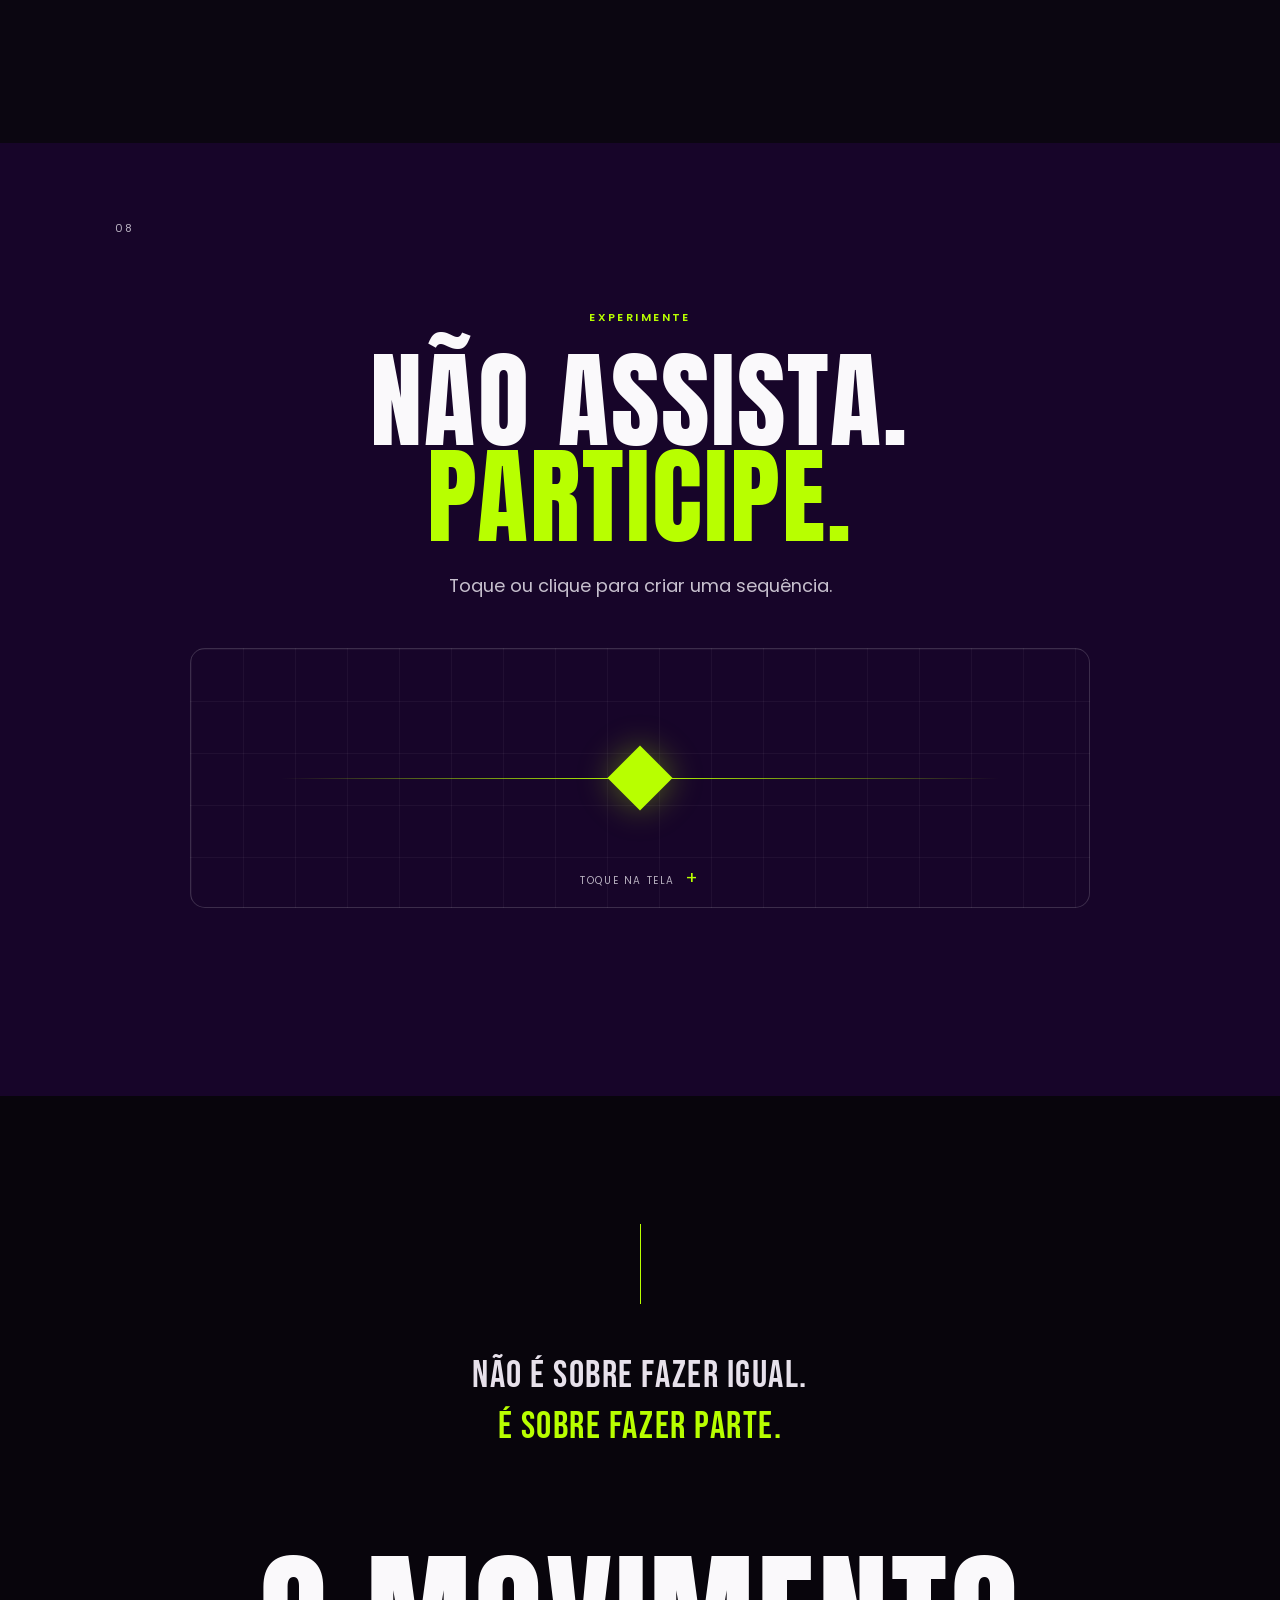
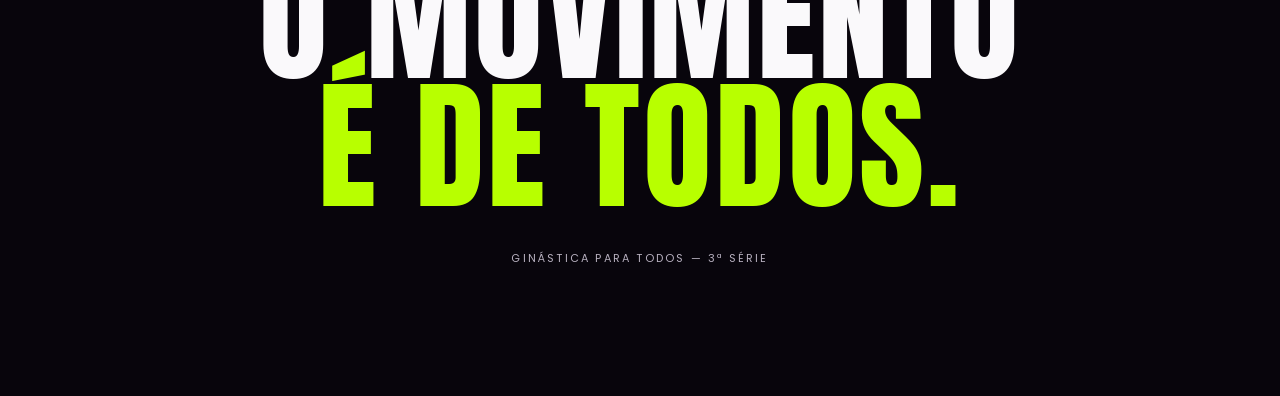
==== commit 200fc9c1: "v4" ====
--- a/ginastica.html
+++ b/ginastica.html
@@ -3,17 +3,27 @@
   <head>
     <meta charset="UTF-8" />
     <meta name="viewport" content="width=device-width, initial-scale=1.0" />
-    <meta name="description" content="Ginástica para Todos — 3ª série | Salotti Esportivo" />
+    <meta
+      name="description"
+      content="Ginástica para Todos — 3ª série | Salotti Esportivo"
+    />
     <title>Ginástica para Todos — 3ª série | Salotti Esportivo</title>
     <link rel="icon" type="image/png" href="img/icone.png" />
     <link rel="preconnect" href="https://fonts.googleapis.com" />
     <link rel="preconnect" href="https://fonts.gstatic.com" crossorigin />
-    <link href="https://fonts.googleapis.com/css2?family=Anton&family=Bebas+Neue&family=Poppins:wght@400;500;600;700;800&display=swap" rel="stylesheet" />
+    <link
+      href="https://fonts.googleapis.com/css2?family=Anton&family=Bebas+Neue&family=Poppins:wght@400;500;600;700;800&display=swap"
+      rel="stylesheet"
+    />
     <link rel="stylesheet" href="ginastica.css" />
   </head>
   <body>
     <header class="site-header">
-      <a class="brand" href="index2.html" aria-label="Voltar ao Salotti Esportivo">
+      <a
+        class="brand"
+        href="index2.html"
+        aria-label="Voltar ao Salotti Esportivo"
+      >
         <img src="img/logo.png" alt="Salotti Esportivo" />
       </a>
       <a class="back-link" href="index2.html">← voltar ao site</a>
@@ -27,82 +37,166 @@
         <div class="hero-copy">
           <p class="eyebrow">SALOTTI ESPORTIVO <span>/</span> 3ª SÉRIE</p>
           <h1 id="hero-title">O MOVIMENTO<br /><em>É DE TODOS.</em></h1>
-          <p class="hero-lede">Não precisamos nos mover da mesma maneira para estarmos juntos.</p>
-          <a class="action-link" href="#possibilidades"><span>explorar</span><b>↓</b></a>
-        </div>
-        <div class="hero-index" aria-hidden="true"><span>01</span><i></i><span>09</span></div>
-      </section>
-
-      <section class="possibilities section-shell reveal" id="possibilidades" aria-labelledby="possibilities-title">
+          <p class="hero-lede">
+            Não precisamos nos mover da mesma maneira para estarmos juntos.
+          </p>
+          <a class="action-link" href="#possibilidades"
+            ><span>explorar</span><b>↓</b></a
+          >
+        </div>
+        <div class="hero-index" aria-hidden="true">
+          <span>01</span><i></i><span>09</span>
+        </div>
+      </section>
+
+      <section
+        class="possibilities section-shell reveal"
+        id="possibilidades"
+        aria-labelledby="possibilities-title"
+      >
         <div class="section-number">02</div>
         <div class="split-heading">
           <p class="eyebrow">UMA IDEIA EM MOVIMENTO</p>
-          <h2 id="possibilities-title">UM MOVIMENTO.<br /><em>MUITAS POSSIBILIDADES.</em></h2>
+          <h2 id="possibilities-title">
+            UM MOVIMENTO.<br /><em>MUITAS POSSIBILIDADES.</em>
+          </h2>
         </div>
         <div class="possibility-stage" aria-hidden="true">
           <svg viewBox="0 0 700 300" role="presentation">
-            <path class="path path-a" d="M10 230 C150 20, 250 280, 370 100 S560 35, 690 180" />
-            <path class="path path-b" d="M10 100 C130 290, 260 0, 380 190 S550 230, 690 50" />
+            <path
+              class="path path-a"
+              d="M10 230 C150 20, 250 280, 370 100 S560 35, 690 180"
+            />
+            <path
+              class="path path-b"
+              d="M10 100 C130 290, 260 0, 380 190 S550 230, 690 50"
+            />
             <circle class="stage-dot dot-a" cx="110" cy="180" r="9" />
             <circle class="stage-dot dot-b" cx="570" cy="122" r="9" />
           </svg>
-          <span class="stage-label label-a">ritmo</span><span class="stage-label label-b">espaço</span><span class="stage-label label-c">presença</span>
-        </div>
-        <p class="body-copy">Na Ginástica para Todos, a participação não depende de executar todos os movimentos da mesma maneira. As atividades podem ser adaptadas de acordo com as possibilidades de cada participante.</p>
-      </section>
-
-      <section class="question section-shell reveal" aria-labelledby="question-title">
+          <span class="stage-label label-a">ritmo</span
+          ><span class="stage-label label-b">espaço</span
+          ><span class="stage-label label-c">presença</span>
+        </div>
+        <p class="body-copy">
+          Na Ginástica para Todos, a participação não depende de executar todos
+          os movimentos da mesma maneira. As atividades podem ser adaptadas de
+          acordo com as possibilidades de cada participante.
+        </p>
+      </section>
+
+      <section
+        class="question section-shell reveal"
+        aria-labelledby="question-title"
+      >
         <div class="section-number">03</div>
         <p class="eyebrow">UMA PERGUNTA PARA PENSAR</p>
         <h2 id="question-title">O QUE É UM MOVIMENTO <em>“CERTO”?</em></h2>
         <div class="answer-list" role="group" aria-label="Escolha uma resposta">
-          <button class="answer" data-answer="wrong"><span>A</span><strong>O que todos fazem exatamente igual.</strong><i>↗</i></button>
-          <button class="answer" data-answer="wrong"><span>B</span><strong>O que segue uma única forma de execução.</strong><i>↗</i></button>
-          <button class="answer answer-correct" data-answer="correct"><span>C</span><strong>O que permite que cada pessoa participe.</strong><i>↗</i></button>
+          <button class="answer" data-answer="wrong">
+            <span>A</span><strong>O que todos fazem exatamente igual.</strong
+            ><i>↗</i>
+          </button>
+          <button class="answer" data-answer="wrong">
+            <span>B</span
+            ><strong>O que segue uma única forma de execução.</strong><i>↗</i>
+          </button>
+          <button class="answer answer-correct" data-answer="correct">
+            <span>C</span
+            ><strong>O que permite que cada pessoa participe.</strong><i>↗</i>
+          </button>
         </div>
         <div class="answer-feedback" aria-live="polite"></div>
       </section>
 
       <section class="adapt section-shell reveal" aria-labelledby="adapt-title">
         <div class="section-number">04</div>
-        <div class="adapt-intro"><p class="eyebrow">ACESSIBILIDADE É PRÁTICA</p><h2 id="adapt-title">ADAPTAR<br />NÃO É<br /><em>DIMINUIR.</em></h2><p class="adapt-tagline">É criar outra possibilidade.</p></div>
+        <div class="adapt-intro">
+          <p class="eyebrow">ACESSIBILIDADE É PRÁTICA</p>
+          <h2 id="adapt-title">ADAPTAR<br />NÃO É<br /><em>DIMINUIR.</em></h2>
+          <p class="adapt-tagline">É criar outra possibilidade.</p>
+        </div>
         <div class="adapt-grid">
-          <article class="adapt-card"><span>01</span><h3>Movimento</h3><p>Adaptações podem permitir diferentes formas de executar uma atividade.</p></article>
-          <article class="adapt-card"><span>02</span><h3>Orientação</h3><p>Demonstrações, comandos e referências podem facilitar a participação.</p></article>
-          <article class="adapt-card"><span>03</span><h3>Espaço</h3><p>A organização do ambiente também pode contribuir para a acessibilidade.</p></article>
-          <article class="adapt-card"><span>04</span><h3>Ritmo</h3><p>Cada participante pode ter seu próprio ritmo de execução.</p></article>
-        </div>
-      </section>
-
-      <section class="body-section section-shell reveal" aria-labelledby="body-title">
+          <article class="adapt-card">
+            <span>01</span>
+            <h3>Movimento</h3>
+            <p>
+              Adaptações podem permitir diferentes formas de executar uma
+              atividade.
+            </p>
+          </article>
+          <article class="adapt-card">
+            <span>02</span>
+            <h3>Orientação</h3>
+            <p>
+              Demonstrações, comandos e referências podem facilitar a
+              participação.
+            </p>
+          </article>
+          <article class="adapt-card">
+            <span>03</span>
+            <h3>Espaço</h3>
+            <p>
+              A organização do ambiente também pode contribuir para a
+              acessibilidade.
+            </p>
+          </article>
+          <article class="adapt-card">
+            <span>04</span>
+            <h3>Ritmo</h3>
+            <p>Cada participante pode ter seu próprio ritmo de execução.</p>
+          </article>
+        </div>
+      </section>
+
+      <section
+        class="body-section section-shell reveal"
+        aria-labelledby="body-title"
+      >
         <div class="section-number">05</div>
-        <div class="body-art" aria-hidden="true"><span></span><span></span><span></span><b>∞</b></div>
-        <div class="body-copy-block"><p class="eyebrow">DIVERSIDADE EM MOVIMENTO</p><h2 id="body-title">NÃO EXISTE<br />UM ÚNICO CORPO<br /><em>PARA A GINÁSTICA.</em></h2><p class="body-copy">Pessoas possuem diferentes características, habilidades, ritmos e formas de se movimentar. A Ginástica para Todos valoriza essa diversidade e busca criar espaço para a participação coletiva.</p></div>
-      </section>
-
-      <section class="school-section section-shell reveal" aria-labelledby="school-title">
-        <div class="section-number">06</div>
-        <p class="eyebrow">O TRABALHO DA ESCOLA</p>
-        <h2 id="school-title"><span>3ª SÉRIE</span><br />GINÁSTICA<br /><em>PARA TODOS</em></h2>
-        <p class="school-lede">Uma apresentação construída a partir do movimento, da expressão e da participação coletiva.</p>
-        <div class="content-placeholders">
-          <div class="placeholder-feature"><span>área para foto principal</span><small>INSIRA AQUI UMA FOTO DA APRESENTAÇÃO</small></div>
-          <div class="placeholder-stack"><div><span>+</span><p>fotos<br /><small>adicione registros</small></p></div><div><span>+</span><p>entrevista<br /><small>adicione falas reais</small></p></div><div><span>+</span><p>informações<br /><small>adicione os dados</small></p></div></div>
-        </div>
-      </section>
-
-      <section class="video-section section-shell reveal" aria-labelledby="video-title">
-        <div class="video-heading"><p class="eyebrow">REGISTRO DA APRESENTAÇÃO</p><h2 id="video-title">QUANDO A<br /><em>QUADRA VIRA PALCO.</em></h2><p class="body-copy">Por alguns minutos, a quadra deixa de ser apenas um espaço esportivo. Os movimentos ganham ritmo, os estudantes ocupam o espaço e aquilo que foi preparado durante os ensaios finalmente acontece.</p></div>
-        <div class="video-placeholder" tabindex="0" role="button" aria-label="Área reservada para o vídeo da apresentação"><div class="play-mark">▶</div><p>ASSISTIR À APRESENTAÇÃO</p><small>Substitua este espaço pelo vídeo quando ele estiver disponível.</small></div>
-      </section>
-
-      <section class="participate-section section-shell reveal" aria-labelledby="participate-title">
-        <div class="section-number">08</div><p class="eyebrow">EXPERIMENTE</p><h2 id="participate-title">NÃO ASSISTA.<br /><em>PARTICIPE.</em></h2><p class="body-copy">Toque ou clique para criar uma sequência.</p>
-        <div class="sequence-stage" id="sequence-stage" aria-label="Área interativa: clique para mover a forma"><div class="sequence-line"></div><div class="sequence-shape"></div><div class="tap-hint">toque na tela<span>+</span></div></div>
+        <div class="body-art" aria-hidden="true">
+          <span></span><span></span><span></span><b>∞</b>
+        </div>
+        <div class="body-copy-block">
+          <p class="eyebrow">DIVERSIDADE EM MOVIMENTO</p>
+          <h2 id="body-title">
+            NÃO EXISTE<br />UM ÚNICO CORPO<br /><em>PARA A GINÁSTICA.</em>
+          </h2>
+          <p class="body-copy">
+            Pessoas possuem diferentes características, habilidades, ritmos e
+            formas de se movimentar. A Ginástica para Todos valoriza essa
+            diversidade e busca criar espaço para a participação coletiva.
+          </p>
+        </div>
+      </section>
+
+      <section
+        class="participate-section section-shell reveal"
+        aria-labelledby="participate-title"
+      >
+        <div class="section-number">08</div>
+        <p class="eyebrow">EXPERIMENTE</p>
+        <h2 id="participate-title">NÃO ASSISTA.<br /><em>PARTICIPE.</em></h2>
+        <p class="body-copy">Toque ou clique para criar uma sequência.</p>
+        <div
+          class="sequence-stage"
+          id="sequence-stage"
+          aria-label="Área interativa: clique para mover a forma"
+        >
+          <div class="sequence-line"></div>
+          <div class="sequence-shape"></div>
+          <div class="tap-hint">toque na tela<span>+</span></div>
+        </div>
         <div class="sequence-message" aria-live="polite"></div>
       </section>
 
-      <section class="finale reveal" aria-labelledby="finale-title"><div class="finale-line"></div><p>Não é sobre fazer igual.</p><p>É sobre fazer parte.</p><h2 id="finale-title">O MOVIMENTO<br /><em>É DE TODOS.</em></h2><span>GINÁSTICA PARA TODOS — 3ª SÉRIE</span></section>
+      <section class="finale reveal" aria-labelledby="finale-title">
+        <div class="finale-line"></div>
+        <p>Não é sobre fazer igual.</p>
+        <p>É sobre fazer parte.</p>
+        <h2 id="finale-title">O MOVIMENTO<br /><em>É DE TODOS.</em></h2>
+        <span>GINÁSTICA PARA TODOS — 3ª SÉRIE</span>
+      </section>
     </main>
     <script src="ginastica.js"></script>
   </body>
--- a/ginastica.css
+++ b/ginastica.css
@@ -570,6 +570,7 @@
   background: linear-gradient(135deg, #25103d, #0b0611);
   border: 1px solid rgba(255, 255, 255, 0.18);
   display: flex;
+  max-width: 10%;
   flex-direction: column;
   align-items: center;
   justify-content: center;
